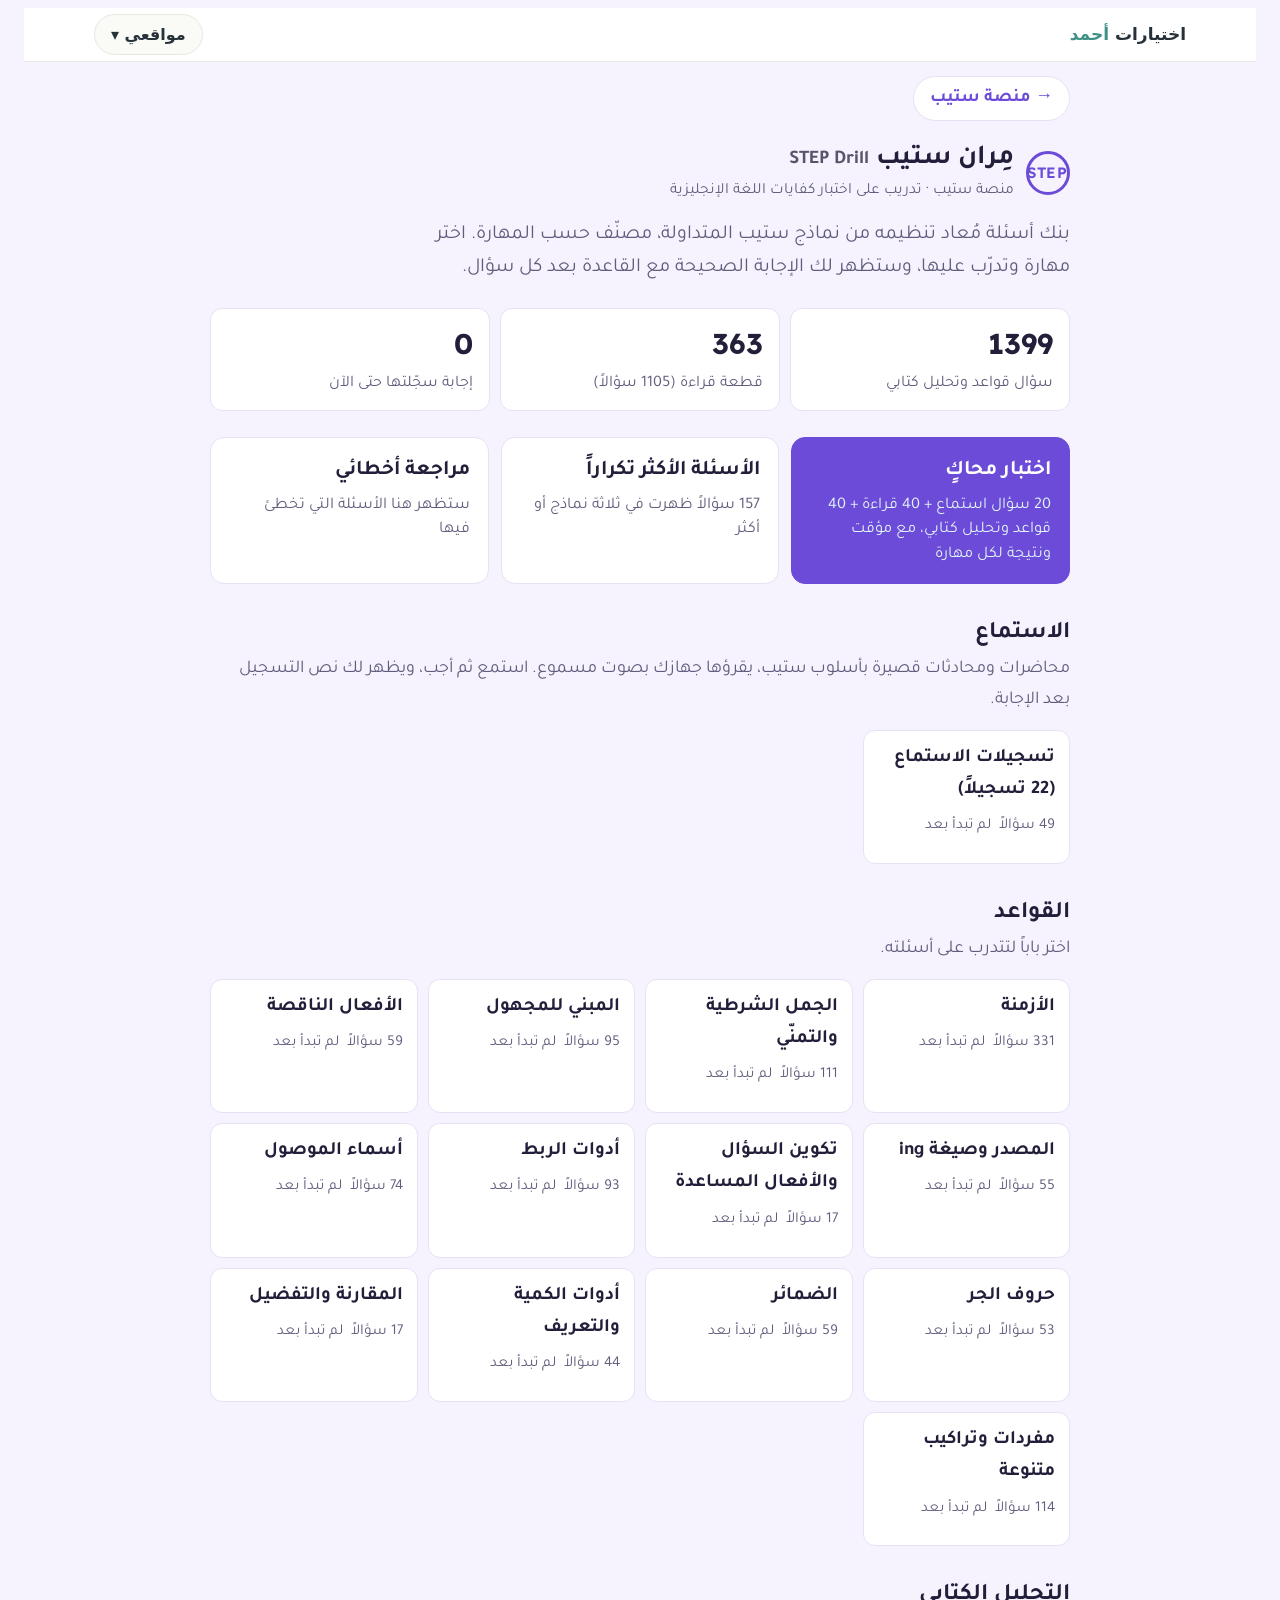
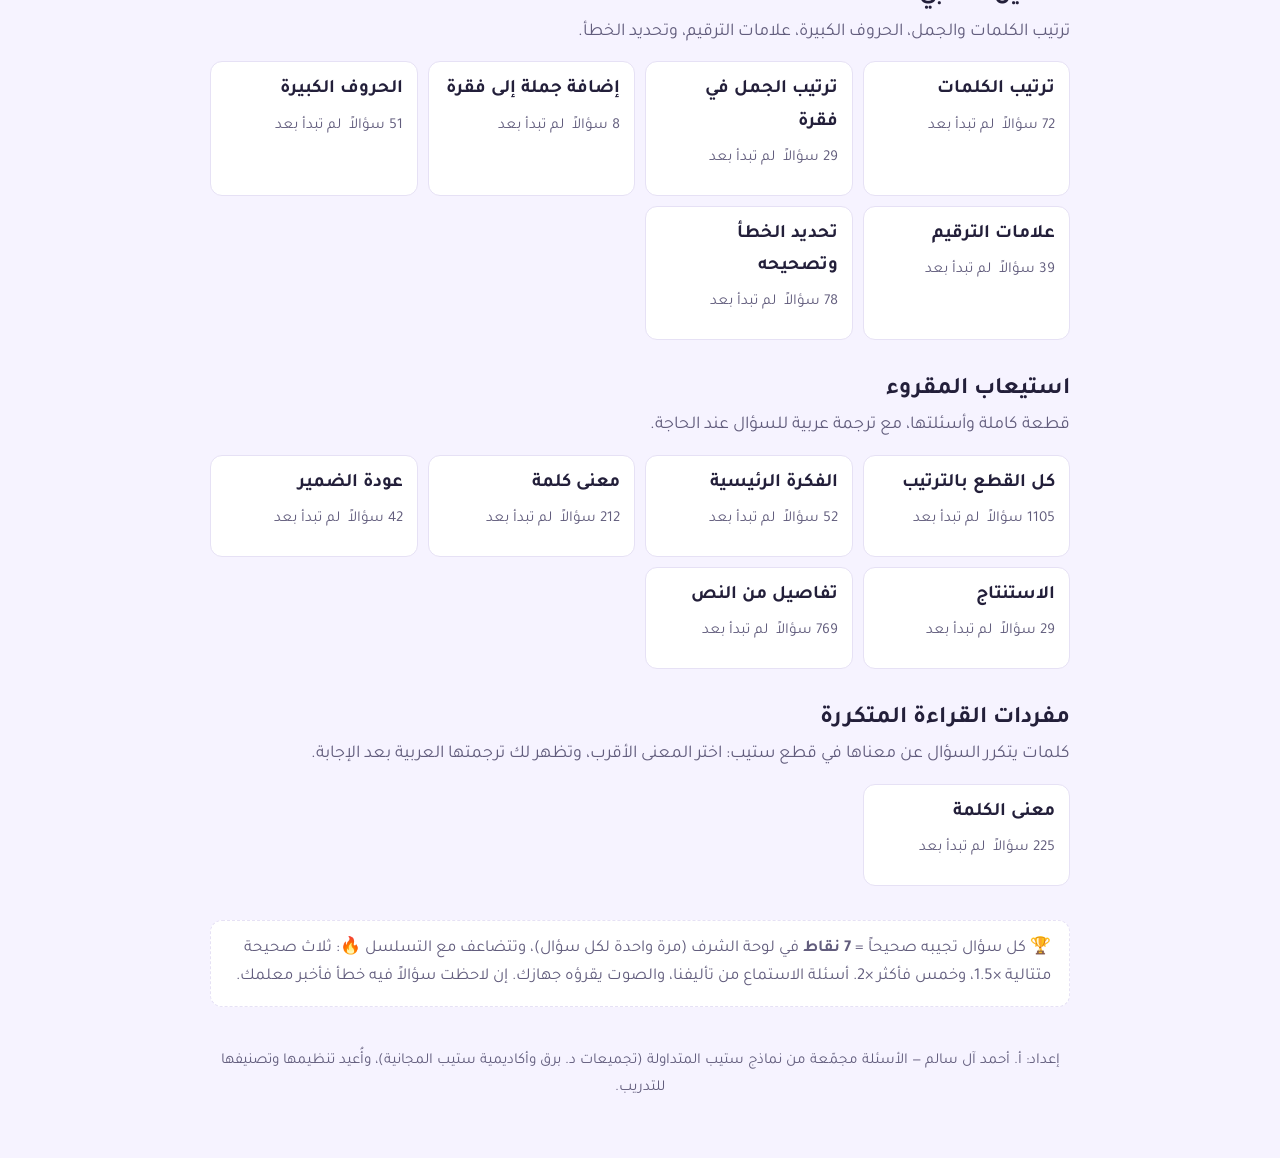
==== drill/index.html @ bf65ab52 "Add standalone STEP drill (moved from English club)" ====
<!doctype html>
<html lang="ar" dir="rtl" data-theme="light">
<head>
<meta charset="utf-8">
<meta name="apple-mobile-web-app-title" content="English Club">
<meta name="apple-mobile-web-app-capable" content="yes">
<meta name="mobile-web-app-capable" content="yes">

<meta name="viewport" content="width=device-width,initial-scale=1,viewport-fit=cover">
<title>مِران ستيب · STEP Drill</title>
<meta name="description" content="مِران ستيب: بنك تدريبي مستقل لاختبار ستيب — قواعد وتحليل كتابي وقراءة واختبار محاكٍ.">
<meta name="theme-color" content="#F6F3FF">
<link rel="stylesheet" href="https://fonts.googleapis.com/css2?family=Tajawal:wght@400;500;700;800&family=Lexend:wght@400;500;600&display=swap" media="print" onload="this.media='all'">
<style>
/* Layout: an answer-sheet notebook — one centred column, option letters drawn as OMR bubbles, soft paper tones (single light theme by the teacher's preference). */
:root{
  --paper:#F6F3FF; --sheet:#FFFFFF; --ink:#231f3a; --ink-soft:#625d7d; --line:#e6e1f5;
  --accent:#6B4BD8; --accent-soft:#EEE9FF; --sun:#FFF4D6;
  --good:#16855F; --good-soft:#E3F7EE; --bad:#C9472B; --bad-soft:#FDECE7;
  --ar:Tajawal, "Segoe UI", Tahoma, sans-serif;
  --en:"Lexend", "Segoe UI", Arial, sans-serif;
  color-scheme:light;
}
*{box-sizing:border-box}
html{font-size:19px}
body{background:var(--paper);color:var(--ink);font-family:var(--ar);line-height:1.7;
  padding-left:max(16px,env(safe-area-inset-left,0px));padding-right:max(16px,env(safe-area-inset-right,0px));padding-block:0 48px}
.wrap{max-width:860px;margin:0 auto}
button{font:inherit;color:inherit;cursor:pointer}
button:focus-visible,a:focus-visible,select:focus-visible{outline:3px solid var(--accent);outline-offset:2px}
h1,h2,h3{text-wrap:balance;line-height:1.35;margin:0}
.en{font-family:var(--en);direction:ltr;text-align:left;unicode-bidi:isolate}

/* header */
header.top{display:flex;align-items:center;justify-content:space-between;gap:12px;padding-block:20px 8px;flex-wrap:wrap}
.brand{display:flex;align-items:center;gap:12px}
.brand .mark{width:44px;height:44px;border-radius:50%;border:3px solid var(--accent);display:grid;place-items:center;font-family:var(--en);font-weight:600;color:var(--accent);font-size:15px;letter-spacing:.5px}
.brand h1{font-size:1.45rem;font-weight:700}
.brand small{display:block;color:var(--ink-soft);font-size:.82rem;font-weight:400}
.home-btn{background:none;border:1.5px solid var(--line);border-radius:999px;padding:6px 16px;font-size:.9rem;color:var(--ink-soft)}
.home-btn:hover{border-color:var(--accent);color:var(--accent)}

/* home */
.intro{font-size:1.05rem;color:var(--ink-soft);max-width:62ch;margin:6px 0 22px}
.stats-row{display:flex;gap:10px;flex-wrap:wrap;margin-bottom:26px}
.stat{background:var(--sheet);border:1px solid var(--line);border-radius:12px;padding:10px 16px;min-width:120px;flex:1}
.stat b{display:block;font-size:1.5rem;font-family:var(--en);font-variant-numeric:tabular-nums;color:var(--ink)}
.stat span{font-size:.85rem;color:var(--ink-soft)}
.quick{display:grid;grid-template-columns:repeat(auto-fit,minmax(230px,1fr));gap:12px;margin-bottom:34px}
.quick button{background:var(--sheet);border:1.5px solid var(--line);border-radius:14px;padding:16px 18px;text-align:right;display:flex;flex-direction:column;gap:4px}
.quick button:hover{border-color:var(--accent)}
.quick button.primary{background:var(--accent);border-color:var(--accent);color:#fff}
.quick button.primary small{color:#E3F5F6}
.quick b{font-size:1.1rem}
.quick small{color:var(--ink-soft);font-size:.86rem;line-height:1.5}
section.block{margin-bottom:34px}
section.block h2{font-size:1.25rem;margin-bottom:4px}
section.block p.sub{color:var(--ink-soft);margin:0 0 14px;font-size:.95rem}
.cats{display:grid;grid-template-columns:repeat(auto-fill,minmax(200px,1fr));gap:10px}
.cat{background:var(--sheet);border:1px solid var(--line);border-radius:12px;padding:12px 14px;text-align:right;display:flex;flex-direction:column;gap:6px}
.cat:hover{border-color:var(--accent);background:var(--accent-soft)}
.cat .nm{font-weight:600;font-size:1rem}
.cat .meta{display:flex;justify-content:space-between;align-items:center;font-size:.8rem;color:var(--ink-soft);gap:8px}
.bar{height:6px;border-radius:99px;background:var(--line);overflow:hidden}
.bar i{display:block;height:100%;background:var(--good);border-radius:99px}
.note{background:var(--sheet);border:1px dashed var(--line);border-radius:12px;padding:14px 18px;font-size:.88rem;color:var(--ink-soft)}

/* practice */
.ptop{display:flex;align-items:center;justify-content:space-between;gap:12px;flex-wrap:wrap;margin:10px 0 14px}
.ptop h2{font-size:1.2rem}
.chip{display:inline-flex;align-items:center;gap:6px;font-size:.8rem;padding:3px 10px;border-radius:999px;background:var(--accent-soft);color:var(--accent);font-weight:500}
.chip.hot{background:var(--sun);color:#8A6A00}
.progress{font-family:var(--en);font-variant-numeric:tabular-nums;color:var(--ink-soft);font-size:.95rem}
.qcard{background:var(--sheet);border:1px solid var(--line);border-radius:16px;padding:22px 22px 18px}
.qmeta{display:flex;gap:8px;flex-wrap:wrap;margin-bottom:12px}
.stem{font-size:1.3rem;line-height:1.75;white-space:pre-line;margin-bottom:18px;overflow-wrap:anywhere}
.stem u{text-decoration-thickness:2px;text-underline-offset:4px;text-decoration-color:var(--accent)}
.stem .blank{display:inline-block;min-width:4.5em;border-bottom:2.5px solid var(--ink-soft);margin:0 2px;transform:translateY(-4px)}
.qar{font-family:var(--ar);direction:rtl;text-align:right;color:var(--ink-soft);font-size:1rem;margin:-8px 0 14px}
.opts{display:flex;flex-direction:column;gap:10px}
.opt{display:flex;align-items:flex-start;gap:14px;background:var(--paper);border:1.5px solid var(--line);border-radius:12px;padding:12px 14px;text-align:left;font-size:1.15rem;line-height:1.6;width:100%}
.opt:hover:not([disabled]){border-color:var(--accent)}
.opt .bub{flex:none;width:34px;height:34px;border-radius:50%;border:2px solid var(--ink-soft);display:grid;place-items:center;font-weight:600;font-size:.95rem;color:var(--ink-soft);font-family:var(--en);margin-top:1px}
.opt .tx{flex:1;min-width:0;overflow-wrap:anywhere}
.opt.right{background:var(--good-soft);border-color:var(--good)}
.opt.right .bub{background:var(--good);border-color:var(--good);color:#fff}
.opt.wrong{background:var(--bad-soft);border-color:var(--bad)}
.opt.wrong .bub{background:var(--bad);border-color:var(--bad);color:#fff}
.opt.picked .bub{background:var(--ink-soft);border-color:var(--ink-soft);color:#fff}
.opt[disabled]{cursor:default}
.feedback{margin-top:16px;border-radius:12px;padding:14px 16px;font-size:1rem}
.feedback.ok{background:var(--good-soft)}
.feedback.no{background:var(--bad-soft)}
.feedback b.v{display:block;font-size:1.05rem;margin-bottom:4px}
.feedback .clue{background:var(--sun);border-radius:8px;padding:8px 12px;margin-top:8px}
details.rule{margin-top:10px;background:var(--sheet);border:1px solid var(--line);border-radius:10px;padding:8px 14px}
details.rule summary{cursor:pointer;font-weight:600;color:var(--accent)}
details.rule ul{margin:8px 0 4px;padding-inline-start:20px}
details.rule li{margin-bottom:4px}
.navrow{direction:ltr;display:flex;justify-content:space-between;gap:10px;margin-top:16px;flex-wrap:wrap}
.btn{border:none;border-radius:12px;padding:11px 22px;font-weight:600;font-size:1rem;background:var(--accent);color:#fff}
.btn.ghost{background:none;border:1.5px solid var(--line);color:var(--ink-soft)}
.btn.ghost:hover{border-color:var(--accent);color:var(--accent)}
.btn[disabled]{opacity:.45;cursor:default}

/* reading */
.rgrid{display:grid;grid-template-columns:1fr;gap:16px}
@media (min-width:980px){.wrap.wide{max-width:1240px}.rgrid{grid-template-columns:1.05fr 1fr;align-items:start}.passage{position:sticky;top:12px;max-height:calc(100vh - 24px);overflow:auto}}
.passage{background:var(--sheet);border:1px solid var(--line);border-radius:16px;padding:18px 22px}
.passage h3{font-size:1rem;color:var(--ink-soft);font-weight:500;margin-bottom:8px}
.passage .en p{font-size:1.1rem;line-height:1.85;margin:0 0 12px}
.passage details summary{cursor:pointer;color:var(--accent);font-weight:600}
.tip{font-size:.9rem;color:var(--ink-soft);background:var(--accent-soft);border-radius:10px;padding:8px 12px;margin-bottom:12px}

/* results */
.result{background:var(--sheet);border:1px solid var(--line);border-radius:16px;padding:24px}
.score{font-family:var(--en);font-size:3rem;font-weight:600;font-variant-numeric:tabular-nums;color:var(--accent);line-height:1.1}
.rows{display:flex;flex-direction:column;gap:10px;margin:18px 0}
.rowc{display:grid;grid-template-columns:minmax(0,1fr) 80px;gap:12px;align-items:center}
.rowc .bar{height:10px}
.rowc span{font-family:var(--en);font-variant-numeric:tabular-nums;text-align:left}
.timer{font-family:var(--en);font-variant-numeric:tabular-nums;color:var(--ink-soft)}
.empty{text-align:center;padding:40px 16px;color:var(--ink-soft)}
footer{margin-top:40px;font-size:.8rem;color:var(--ink-soft);text-align:center;line-height:1.8}
@media (max-width:520px){html{font-size:17px}.qcard{padding:16px 14px}.stem{font-size:1.2rem}.opt{font-size:1.08rem}}
@media (prefers-reduced-motion:no-preference){.opt{transition:border-color .15s,background .15s}}

.back{display:inline-flex;align-items:center;gap:6px;text-decoration:none;color:var(--accent);font-weight:700;background:#fff;border:1px solid var(--line);border-radius:999px;padding:6px 16px;font-size:.95rem;margin-top:14px}
</style>
</head>
<body>

<div class="wrap" id="app" dir="rtl"></div>

<script src="data.js"></script>
<script src="listening.js"></script>
<script>
const D = window.STEP_DATA;
const CATS = {
  tenses:'الأزمنة', conditionals:'الجمل الشرطية والتمنّي', passive:'المبني للمجهول', modals:'الأفعال الناقصة',
  gerund_inf:'المصدر وصيغة ing', questions:'تكوين السؤال والأفعال المساعدة', conjunctions:'أدوات الربط',
  relative:'أسماء الموصول', prepositions:'حروف الجر', pronouns:'الضمائر', quantifiers:'أدوات الكمية والتعريف',
  comparatives:'المقارنة والتفضيل', vocab:'مفردات وتراكيب متنوعة',
  word_order:'ترتيب الكلمات', paragraph_order:'ترتيب الجمل في فقرة', add_clause:'إضافة جملة إلى فقرة',
  capitalization:'الحروف الكبيرة', punctuation:'علامات الترقيم', error_id:'تحديد الخطأ وتصحيحه'
};
const GRAMMAR_CATS = ['tenses','conditionals','passive','modals','gerund_inf','questions','conjunctions','relative','prepositions','pronouns','quantifiers','comparatives','vocab'];
const ANALYSIS_CATS = ['word_order','paragraph_order','add_clause','capitalization','punctuation','error_id'];
const RTYPES = {main:'الفكرة الرئيسية', vocab:'معنى كلمة', ref:'عودة الضمير', infer:'الاستنتاج', detail:'تفاصيل من النص', not:'ما لم يُذكر'};

const RULES = {
  tenses:['ابحث أولاً عن كلمة الزمن في الجملة، فهي مفتاح الإجابة.',
    'الماضي البسيط (V2): yesterday / ago / last week / in 2010.',
    'المضارع المستمر (am/is/are + V-ing): now / right now / at the moment / Look!',
    'المضارع التام (have/has + V3): already / yet / just / ever / never / since / for.',
    'الماضي المستمر (was/were + V-ing): حدث كان جارياً حين قطعه حدث آخر بالماضي البسيط (when / while).',
    'الماضي التام (had + V3): الحدث الأسبق من حدثين في الماضي، ومعه غالباً by the time / before / after.',
    'بعد when / after / as soon as في جملة عن المستقبل نستخدم المضارع البسيط لا will.'],
  conditionals:['النوع الأول: If + مضارع بسيط ← will + فعل. (If it rains, I will stay.)',
    'النوع الثاني: If + ماضٍ بسيط ← would + فعل. (If I were rich, I would travel.)',
    'النوع الثالث: If + had + V3 ← would have + V3.',
    'مع I wish / If only للحاضر نستخدم الماضي (were)، وللماضي نستخدم had + V3.',
    'unless تعني if ... not.'],
  passive:['المبني للمجهول = be (بزمن الجملة) + التصريف الثالث V3.',
    'إذا كان الفاعل غير مذكور أو مجهولاً (by someone) فالجملة غالباً مبنية للمجهول.',
    'مثال: The book was written in 1603. / The pizza is going to be delivered.',
    'بعد الأفعال الناقصة: can / should / must + be + V3.'],
  modals:['بعد الأفعال الناقصة يأتي الفعل في المصدر بدون to: must go، لا must to go.',
    'must / have to: الوجوب. had to: الوجوب في الماضي.',
    'could: القدرة في الماضي أو طلب مهذب. would you ...? طلب مهذب.',
    'might / may: الاحتمال. should: النصيحة.',
    'must have + V3: استنتاج مؤكد عن الماضي.'],
  gerund_inf:['بعد حروف الجر يأتي الفعل بصيغة ing: after graduating، interested in learning.',
    'أفعال يتبعها ing: enjoy, finish, stop, keep, avoid, mind, suggest.',
    'أفعال يتبعها to + فعل: want, decide, hope, plan, need, agree, ask someone to.',
    'stop + ing = توقف عن الفعل. stop + to = توقف لكي يفعل شيئاً.',
    'make / let + مفعول + فعل بدون to: let him stay.'],
  questions:['الفعل المساعد يتبع زمن الجملة: Do / Does للمضارع، Did للماضي.',
    'بعد do / does / did يأتي الفعل في المصدر: Did you remember...?',
    'في السؤال غير المباشر (I don\'t know where...) يأتي الترتيب كالجملة الخبرية: where the files are kept.'],
  conjunctions:['because / since: للسبب. so: للنتيجة.',
    'but / however / although / even though: للتناقض. however يسبقها غالباً فاصلة منقوطة.',
    'neither ... nor / either ... or / both ... and: أزواج ثابتة.',
    'in order to + فعل: للغرض. for example: لضرب مثال. in addition: للإضافة.'],
  relative:['who: للعاقل (فاعل). whom: للعاقل (مفعول به). which: لغير العاقل.',
    'whose: للملكية (The boy whose bike...). where: للمكان.',
    'لا نكرر الضمير بعد اسم الموصول: who works، لا who he works.'],
  prepositions:['in: الشهور والسنوات والمدن وأجزاء اليوم (in May, in the evening).',
    'on: الأيام والتواريخ (on Monday). at: الوقت المحدد والأماكن الدقيقة (at 7 PM, at night).',
    'for + مدة (for three years). since + نقطة بداية (since 2005).'],
  pronouns:['ضمائر الفاعل: I, he, she, we, they. ضمائر المفعول: me, him, her, us, them.',
    'ضمائر الملكية المستقلة: mine, yours, his, hers, ours, theirs (a friend of mine).',
    'الضمائر الانعكاسية: myself, yourself, themselves... ولا وجود لـ theirselves.',
    'each other: كل منهما للآخر.'],
  quantifiers:['many / a few / few: مع المعدود (friends, pages).',
    'much / a little / little: مع غير المعدود (money, experience, water).',
    'a lot of / lots of: مع النوعين. any: في النفي والسؤال غالباً.',
    'the: لشيء محدد معروف للطرفين.'],
  comparatives:['المقارنة بين اثنين: صفة + er + than أو more + صفة + than.',
    'التفضيل: the + صفة + est أو the most + صفة.',
    'المساواة: as + صفة + as.',
    'لا نجمع بين more و er: earlier، لا more earlier.'],
  vocab:['اقرأ الجملة كاملة قبل النظر في الخيارات.',
    'جرّب وضع كل خيار في الفراغ واقرأ الجملة بصوت داخلي.',
    'انتبه للكلمات المصاحبة الثابتة مثل: look after, interested in, too ... to.'],
  word_order:['ابدأ بالخيار الذي يبدو طبيعياً: فاعل ← فعل ← مفعول ← مكان ← زمان.',
    'استبعد الخيارات التي تفصل الفعل عن مفعوله أو تبدأ بأداة ربط بلا معنى.',
    'العبارة الوصفية تأتي بجوار الاسم الذي تصفه مباشرة.'],
  paragraph_order:['ابحث عن الجملة الافتتاحية: تقدّم الشخص أو الموضوع ولا تحتوي على ضمير يعود على شيء سابق.',
    'كلمات التسلسل تدلك على الترتيب: First / To start ← Then ← Eventually / Finally.',
    'الضمائر (he, she, it) تأتي بعد ذكر الاسم.'],
  add_clause:['اقرأ الجملة المطلوب إضافتها وحدد علاقتها: سبب؟ زمن؟ نتيجة؟',
    'ضعها مع كل جملة في الفقرة واختر الأنسب معنى.'],
  capitalization:['تبدأ بحرف كبير: بداية الجملة، الضمير I، أسماء الأشخاص والأماكن والدول واللغات والجنسيات.',
    'الأيام والشهور: Monday, August. أما الفصول فلا: summer, winter.',
    'الألقاب قبل الاسم: Mr., Doctor, Princess Layla. وأسماء المؤسسات: King Saud University.',
    'المواد الدراسية لا تبدأ بحرف كبير إلا اللغات: math, chemistry, English.'],
  punctuation:['الفاصلة بعد العبارة الافتتاحية: After school ended, we...',
    'الفاصلة المنقوطة قبل however وبين جملتين مستقلتين.',
    'الفاصلة العليا للملكية: Ali\'s car، وللاختصار: doesn\'t, who\'s.',
    'علامة الاستفهام للسؤال، وعلامة التعجب بعد What a ...!'],
  error_id:['اقرأ الجملة كاملة وابحث عن خطأ في: الزمن، توافق الفعل مع الفاعل، صيغة الفعل، الجمع.',
    'أخطاء متكررة: he have ← has، childs ← children، like run ← like running، explained me ← explained to me.',
    'تكرار الضمير بعد الفاعل خطأ: My father he gave ← My father gave.']
};
const RTIPS = {
  main:'اقرأ الجملة الأولى من كل فقرة، فالفكرة الرئيسية تشمل النص كله لا تفصيلاً واحداً.',
  vocab:'ارجع إلى الكلمة في الفقرة المذكورة، واستبدلها بكل خيار، واختر ما يحافظ على المعنى.',
  ref:'الضمير يعود غالباً على أقرب اسم مناسب قبله في الجملة نفسها أو السابقة.',
  infer:'الإجابة غير مكتوبة حرفياً، لكنها تُفهم من النص. استبعد ما يناقضه.',
  detail:'خذ كلمة مميزة من السؤال (اسم، رقم، تاريخ) وابحث عنها في النص.',
  not:'تحقق من كل خيار في النص، والخيار الذي لا تجده هو الإجابة.'
};

/* ---------- storage (per student, in this browser) ---------- */
const store = {
  get(k, d){ try{ const v = localStorage.getItem('step.'+k); return v ? JSON.parse(v) : d; }catch(e){ return d; } },
  set(k, v){ try{ localStorage.setItem('step.'+k, JSON.stringify(v)); }catch(e){} }
};
let stats = store.get('stats', {});     // key -> [right, total]
let wrongs = store.get('wrongs', {});   // qkey -> 1
// Honor-board points: each question answered right counts once (step.ok = {qkey: 1}), 7 points + the streak bonus 🔥.
let okKeys = store.get('ok', {});
function record(key, cat, ok){
  const s = stats[cat] || [0,0]; s[1]++; if(ok) s[0]++; stats[cat] = s;
  if(ok) delete wrongs[key]; else wrongs[key] = 1;
  const fresh = ok && !okKeys[key]; if(fresh){ okKeys = store.get('ok', okKeys); okKeys[key] = 1; store.set('ok', okKeys); }
  store.set('stats', stats); store.set('wrongs', wrongs);
  if(window.clubCombo) window.clubCombo.hit(ok, fresh);
  return fresh;
}

/* ---------- question model ---------- */
const G = D.g.map((q,i)=>({key:'g'+i, kind:'g', cat:q[0], stem:q[1], options:q[2], answer:q[3], freq:q[4], hint:q[5]}));
const R = D.r.map((p,i)=>({key:'p'+i, title:p[0], paras:p[1], freq:p[2],
  qs:p[3].map((q,j)=>({key:'p'+i+'.'+j, kind:'r', pi:i, cat:'r_'+q[4], rtype:q[4], stem:q[0], ar:q[1], options:q[2], answer:q[3], freq:q[5]}))}));
const RQ = R.flatMap(p=>p.qs);
const LR = (window.STEP_LISTEN||[]);
const LQ = LR.flatMap((r,ri)=>r.q.map((q,j)=>({key:'l'+ri+'.'+j, kind:'l', ri, cat:'listen', stem:q[0], options:q[1], answer:q[2], freq:1, hint:''})));
/* speech */
let VOICES = [];
function loadVoices(){ try{ VOICES = speechSynthesis.getVoices().filter(v=>/^en[-_]/i.test(v.lang)); }catch(e){} }
try{ loadVoices(); speechSynthesis.onvoiceschanged = loadVoices; }catch(e){}
function pickVoice(n){ if(!VOICES.length) return null; const us = VOICES.filter(v=>/en[-_]US/i.test(v.lang)); const pool = us.length>1?us:VOICES; return pool[n % pool.length]; }
let speakingRi = null;
function stopSpeech(){ try{ speechSynthesis.cancel(); }catch(e){} speakingRi = null; const b=document.getElementById('playBtn'); if(b) b.textContent='▶ استمع إلى التسجيل'; }
function playRec(ri, rate){
  try{ speechSynthesis.cancel(); }catch(e){}
  const r = LR[ri]; if(!r || !window.speechSynthesis){ alertNoTTS(); return; }
  speakingRi = ri; const b=document.getElementById('playBtn'); if(b) b.textContent='⏸ إيقاف';
  r.L.forEach((ln,i)=>{
    const u = new SpeechSynthesisUtterance(ln[1]);
    u.lang = 'en-US'; u.rate = rate||0.95;
    const v = pickVoice(ln[0]); if(v) u.voice = v;
    if(r.k==='conv' && ln[0]===1 && (!v || VOICES.length<2)) u.pitch = 1.35;
    if(i===r.L.length-1) u.onend = ()=>{ if(speakingRi===ri) stopSpeech(); };
    speechSynthesis.speak(u);
  });
}
function alertNoTTS(){ const n=document.getElementById('ttsNote'); if(n) n.hidden=false; }

const WB = (window.STEP_WORDS||[]).map((w,i)=>({w:w[0], m:w[1], ar:w[2], i}));
function wordQ(x){
  const others = shuffle(WB.filter(y=>y.m!==x.m)).slice(0,3).map(y=>y.m);
  const opts = shuffle([x.m, ...others]);
  return {key:'w'+x.i, kind:'w', cat:'words', stem:'The word “'+x.w+'” is closest in meaning to ______', options:opts, answer:opts.indexOf(x.m), freq:1, hint:'«'+x.w+'» = '+x.ar+' ('+x.m+')'};
}
const BYKEY = Object.fromEntries([...G, ...RQ, ...LQ].map(q=>[q.key,q]));
WB.forEach(x=>{ BYKEY['w'+x.i] = wordQ(x); });

function shuffle(a){ a=a.slice(); for(let i=a.length-1;i>0;i--){const j=Math.floor(Math.random()*(i+1));[a[i],a[j]]=[a[j],a[i]];} return a; }
const esc = s => String(s).replace(/[&<>"]/g, c=>({'&':'&amp;','<':'&lt;','>':'&gt;','"':'&quot;'}[c]));
const $ = s => document.querySelector(s);
const app = $('#app');

function stemHTML(q){
  let h = esc(q.stem).replace(/_{3,}/g, '<span class="blank"></span>');
  if(q.cat === 'error_id' && !/replace/i.test(q.stem)){
    const seen = new Set();
    q.options.map(o=>o.replace(/[.\s]+$/,'')).sort((a,b)=>b.length-a.length).forEach(o=>{
      if(o.length < 2 || seen.has(o)) return; seen.add(o);
      const re = new RegExp('(^|[^\\w>])(' + esc(o).replace(/[.*+?^${}()|[\]\\]/g,'\\$&') + ')(?![\\w<])', 'i');
      h = h.replace(re, (m,a,b)=>a+'<u>'+b+'</u>');
    });
  }
  return h;
}

/* ---------- views ---------- */
function header(showHome){
  return `<a class="back" href="../">→ منصة ستيب</a><header class="top"><div class="brand"><div class="mark">STEP</div><div><h1>مِران ستيب <span dir="ltr" style="font-size:.7em;opacity:.75">STEP Drill</span></h1><small>منصة ستيب · تدريب على اختبار كفايات اللغة الإنجليزية</small></div></div>${showHome?'<button class="home-btn" id="home">قائمة ستيب</button>':''}</header>`;
}
function catTile(cat, n, label){
  const s = stats[cat]; const pct = s && s[1] ? Math.round(100*s[0]/s[1]) : null;
  return `<button class="cat" data-cat="${cat}"><span class="nm">${label}</span>
    <span class="meta"><span>${n} سؤالاً</span><span>${pct===null?'لم تبدأ بعد':'إتقانك '+pct+'٪'}</span></span>
    <span class="bar"><i style="width:${pct||0}%"></i></span></button>`;
}
function home(){
  app.classList.remove('wide');
  const count = c => G.filter(q=>q.cat===c).length;
  const rcount = t => RQ.filter(q=>q.rtype===t).length;
  const answered = Object.values(stats).reduce((a,s)=>a+s[1],0);
  const nWrong = Object.keys(wrongs).filter(k=>BYKEY[k]).length;
  const nHot = G.filter(q=>q.freq>=3).length;
  app.innerHTML = header(false) + `
  <p class="intro">بنك أسئلة مُعاد تنظيمه من نماذج ستيب المتداولة، مصنّف حسب المهارة. اختر مهارة وتدرّب عليها، وستظهر لك الإجابة الصحيحة مع القاعدة بعد كل سؤال.</p>
  <div class="stats-row">
    <div class="stat"><b>${G.length}</b><span>سؤال قواعد وتحليل كتابي</span></div>
    <div class="stat"><b>${R.length}</b><span>قطعة قراءة (${RQ.length} سؤالاً)</span></div>
    <div class="stat"><b>${answered}</b><span>إجابة سجّلتها حتى الآن</span></div>
  </div>
  <div class="quick">
    <button class="primary" id="mock"><b>اختبار محاكٍ</b><small>20 سؤال استماع + 40 قراءة + 40 قواعد وتحليل كتابي، مع مؤقت ونتيجة لكل مهارة</small></button>
    <button id="hot"><b>الأسئلة الأكثر تكراراً</b><small>${nHot} سؤالاً ظهرت في ثلاثة نماذج أو أكثر</small></button>
    <button id="mistakes" ${nWrong?'':'disabled'}><b>مراجعة أخطائي</b><small>${nWrong?nWrong+' سؤالاً أخطأت فيها':'ستظهر هنا الأسئلة التي تخطئ فيها'}</small></button>
  </div>
  <section class="block"><h2>الاستماع</h2><p class="sub">محاضرات ومحادثات قصيرة بأسلوب ستيب، يقرؤها جهازك بصوت مسموع. استمع ثم أجب، ويظهر لك نص التسجيل بعد الإجابة.</p>
    <div class="cats">${catTile('listen', LQ.length, 'تسجيلات الاستماع ('+LR.length+' تسجيلاً)')}</div></section>
  <section class="block"><h2>القواعد</h2><p class="sub">اختر باباً لتتدرب على أسئلته.</p>
    <div class="cats">${GRAMMAR_CATS.filter(c=>count(c)).map(c=>catTile(c,count(c),CATS[c])).join('')}</div></section>
  <section class="block"><h2>التحليل الكتابي</h2><p class="sub">ترتيب الكلمات والجمل، الحروف الكبيرة، علامات الترقيم، وتحديد الخطأ.</p>
    <div class="cats">${ANALYSIS_CATS.filter(c=>count(c)).map(c=>catTile(c,count(c),CATS[c])).join('')}</div></section>
  <section class="block"><h2>استيعاب المقروء</h2><p class="sub">قطعة كاملة وأسئلتها، مع ترجمة عربية للسؤال عند الحاجة.</p>
    <div class="cats">${catTile('r_all', RQ.length, 'كل القطع بالترتيب')}${Object.keys(RTYPES).filter(t=>rcount(t)>2).map(t=>catTile('r_'+t, rcount(t), RTYPES[t])).join('')}</div></section>
  <section class="block"><h2>مفردات القراءة المتكررة</h2><p class="sub">كلمات يتكرر السؤال عن معناها في قطع ستيب: اختر المعنى الأقرب، وتظهر لك ترجمتها العربية بعد الإجابة.</p>
    <div class="cats">${catTile('words', WB.length, 'معنى الكلمة')}</div></section>
  <p class="note">🏆 كل سؤال تجيبه صحيحاً = <b>7 نقاط</b> في لوحة الشرف (مرة واحدة لكل سؤال)، وتتضاعف مع التسلسل 🔥: ثلاث صحيحة متتالية ×1.5، وخمس فأكثر ×2. أسئلة الاستماع من تأليفنا، والصوت يقرؤه جهازك. إن لاحظت سؤالاً فيه خطأ فأخبر معلمك.</p>
  <footer>إعداد: أ. أحمد آل سالم — الأسئلة مجمّعة من نماذج ستيب المتداولة (تجميعات د. برق وأكاديمية ستيب المجانية)، وأُعيد تنظيمها وتصنيفها للتدريب.</footer>`;
  app.querySelectorAll('.cat').forEach(b=>b.onclick=()=>startCat(b.dataset.cat));
  $('#mock').onclick = startMock;
  $('#hot').onclick = ()=>startSession('الأسئلة الأكثر تكراراً', shuffle(G.filter(q=>q.freq>=3)));
  const m = $('#mistakes'); if(m) m.onclick = ()=>startSession('مراجعة أخطائي', shuffle(Object.keys(wrongs).map(k=>BYKEY[k]).filter(Boolean)));
  window.scrollTo(0,0);
}
function startCat(cat){
  if(cat==='listen') return startSession('الاستماع', shuffle(LR.map((r,ri)=>ri)).flatMap(ri=>LQ.filter(q=>q.ri===ri)));
  if(cat==='words') return startSession('مفردات القراءة المتكررة', shuffle(WB).map(wordQ));
  if(cat==='r_all') return startSession('استيعاب المقروء', RQ.slice());
  if(cat.startsWith('r_')){ const t=cat.slice(2); return startSession('استيعاب المقروء: '+RTYPES[t], shuffle(RQ.filter(q=>q.rtype===t))); }
  startSession(CATS[cat], shuffle(G.filter(q=>q.cat===cat)));
}

/* ---------- session ---------- */
let S = null;
function startSession(title, list, mock){
  S = {title, list, i:0, answers:{}, mock:!!mock, t0:Date.now()};
  if(window.clubCombo) window.clubCombo.start('sp', '*', mock ? {quiet:true} : null);
  renderQ();
}
function ruleBox(q){
  if(q.kind==='w') return '';
  if(q.kind==='l') return `<details class="rule"><summary>نص التسجيل</summary><div class="en" style="margin-top:8px">${LR[q.ri].L.map(l=>`<p style="margin:0 0 8px">${LR[q.ri].k==='conv'?'<b>'+(l[0]?'B':'A')+':</b> ':''}${esc(l[1])}</p>`).join('')}</div></details>`;
  if(q.kind==='r') return `<div class="tip"><b>طريقة الحل: </b>${RTIPS[q.rtype]||RTIPS.detail}</div>`;
  const r = RULES[q.cat]; if(!r) return '';
  return `<details class="rule"><summary>قاعدة الباب: ${CATS[q.cat]}</summary><ul>${r.map(x=>`<li>${esc(x)}</li>`).join('')}</ul></details>`;
}
function renderQ(){
  const q = S.list[S.i];
  if(!q){ return finish(); }
  const picked = S.answers[S.i];
  const done = picked !== undefined;
  const showFeedback = done && !S.mock;
  const letters = 'ABCD';
  const opts = q.options.map((o,k)=>{
    let cls = 'opt';
    if(showFeedback){ if(k===q.answer) cls+=' right'; else if(k===picked) cls+=' wrong'; }
    else if(done && k===picked) cls+=' picked';
    return `<button class="${cls} en" data-k="${k}" ${showFeedback?'disabled':''}><span class="bub">${letters[k]}</span><span class="tx">${esc(o)}</span></button>`;
  }).join('');
  let passage = '';
  if(q.kind==='l'){
    const r = LR[q.ri];
    passage = `<div class="passage"><h3>${r.k==='conv'?'محادثة':'محاضرة'} قصيرة — استمع ثم أجب</h3>
      <div style="display:flex;gap:10px;flex-wrap:wrap;align-items:center"><button class="btn" id="playBtn">▶ استمع إلى التسجيل</button>
      <label style="font-size:.9rem;color:var(--ink-soft)">السرعة <select id="rate" style="font:inherit;font-size:.9rem;border:1px solid var(--line);border-radius:8px;padding:4px"><option value="0.95">عادية</option><option value="0.8">أبطأ</option><option value="0.65">بطيئة جداً</option></select></label></div>
      <p id="ttsNote" class="tip" hidden style="margin-top:10px">جهازك لا يدعم القراءة الصوتية. جرّب متصفح Chrome، أو افتح «نص التسجيل» بعد الإجابة.</p></div>`;
  }
  if(q.kind==='r'){
    const p = R[q.pi];
    passage = `<div class="passage"><h3>${p.title?esc(p.title):'قطعة القراءة'}</h3><div class="en">${p.paras.map(x=>`<p>${esc(x)}</p>`).join('')}</div></div>`;
  }
  let fb = '';
  if(showFeedback){
    const ok = picked===q.answer;
    fb = `<div class="feedback ${ok?'ok':'no'}"><b class="v">${ok?'إجابة صحيحة.':'الإجابة الصحيحة: '+letters[q.answer]}</b>
      ${!ok?`<div class="en" style="font-size:1.05rem">${esc(q.options[q.answer])}</div>`:''}
      ${q.hint?`<div class="clue">${esc(q.hint)}</div>`:''}</div>${ruleBox(q)}`;
  } else if(q.kind==='r' && !S.mock){ fb = ''; }
  const hot = q.freq>=3 ? `<span class="chip hot">متكرر في ${q.freq} نماذج</span>` : '';
  const catChip = `<span class="chip">${q.kind==='r'?RTYPES[q.rtype]:q.kind==='w'?'معنى الكلمة':q.kind==='l'?'الاستماع':CATS[q.cat]}</span>`;
  const timer = S.mock ? `<span class="timer" id="timer"></span>` : '';
  const qcard = `<div class="qcard"><div class="qmeta">${catChip}${hot}</div>
      <div class="stem en">${stemHTML(q)}</div>
      ${q.ar?`<details class="qar"><summary style="cursor:pointer;color:var(--accent)">ترجمة السؤال</summary>${esc(q.ar)}</details>`:''}
      <div class="opts">${opts}</div>${fb}
      <div class="navrow"><button class="btn ghost" id="prev" ${S.i===0?'disabled':''}>← السابق</button>
      <button class="btn" id="next" ${(!done && !S.mock)?'disabled':''}>${S.i===S.list.length-1?(S.mock?'إنهاء الاختبار':'إنهاء'):'التالي →'}</button></div></div>`;
  app.classList.toggle('wide', q.kind==='r'||q.kind==='l');
  if(speakingRi!==null && (q.kind!=='l' || q.ri!==speakingRi)) stopSpeech();
  app.innerHTML = header(true) + `<div class="ptop"><h2>${esc(S.title)}</h2><span class="progress" dir="ltr">${S.i+1} / ${S.list.length}</span>${timer}</div>` +
    ((q.kind==='r'||q.kind==='l') ? `<div class="rgrid">${passage}<div>${qcard}</div></div>` : qcard);
  const pb = document.getElementById('playBtn');
  if(pb){ if(speakingRi===q.ri) pb.textContent='⏸ إيقاف'; pb.onclick = ()=>{ if(speakingRi===q.ri) stopSpeech(); else playRec(q.ri, +document.getElementById('rate').value); }; }
  $('#home').onclick = ()=>{ stopSpeech(); S=null; home(); };
  app.querySelectorAll('.opt').forEach(b=>b.onclick=()=>{
    if(showFeedback) return;
    const k = +b.dataset.k;
    if(!S.mock){ record(q.key, q.cat, k===q.answer); try{ window.clubSfx && window.clubSfx(k===q.answer?'good':'bad'); }catch(e){} }
    S.answers[S.i] = k; renderQ();
    if(!S.mock){ const f=$('.feedback'); if(f) f.scrollIntoView({block:'nearest',behavior:'smooth'}); }
  });
  $('#prev').onclick = ()=>{ S.i--; renderQ(); };
  $('#next').onclick = ()=>{ S.i++; renderQ(); if(S && S.list[S.i] && (S.list[S.i].kind!==q.kind || (q.kind==='r' && S.list[S.i].pi!==q.pi) || (q.kind==='l' && S.list[S.i].ri!==q.ri))) window.scrollTo(0,0); };
  tick();
}
function tick(){
  const el = $('#timer'); if(!el || !S) return;
  const s = Math.floor((Date.now()-S.t0)/1000);
  el.textContent = String(Math.floor(s/60)).padStart(2,'0')+':'+String(s%60).padStart(2,'0');
}
setInterval(tick, 1000);

function startMock(){
  // ~40 reading questions from whole passages, 26 grammar + 14 analysis
  const ps = shuffle(R.filter(p=>p.qs.length>=2)); const reading = [];
  for(const p of ps){ if(reading.length>=40) break; reading.push(...p.qs.slice(0, 40-reading.length)); }
  const gram = shuffle(G.filter(q=>GRAMMAR_CATS.includes(q.cat))).slice(0,26);
  const ana = shuffle(G.filter(q=>ANALYSIS_CATS.includes(q.cat))).slice(0,14);
  const listen = []; for(const ri of shuffle(LR.map((r,i)=>i))){ if(listen.length>=20) break; listen.push(...LQ.filter(q=>q.ri===ri).slice(0, 20-listen.length)); }
  startSession('اختبار محاكٍ', [...listen, ...reading, ...shuffle([...gram, ...ana])], true);
}
function finish(){
  const list = S.list; let right = 0; const by = {};
  list.forEach((q,i)=>{
    const a = S.answers[i]; const ok = a===q.answer;
    if(S.mock && a!==undefined) record(q.key, q.cat, ok);
    if(ok) right++;
    const g = q.kind==='l' ? 'الاستماع' : q.kind==='w' ? 'مفردات القراءة' : q.kind==='r' ? 'استيعاب المقروء' : (ANALYSIS_CATS.includes(q.cat)?'التحليل الكتابي':CATS[q.cat]);
    by[g] = by[g] || [0,0]; by[g][1]++; if(ok) by[g][0]++;
  });
  const pct = Math.round(100*right/list.length);
  try{ window.clubSfx && window.clubSfx('win'); }catch(e){}
  const mins = Math.round((Date.now()-S.t0)/60000);
  const rows = Object.entries(by).sort((a,b)=>a[1][0]/a[1][1]-b[1][0]/b[1][1]).map(([k,v])=>{
    const p = Math.round(100*v[0]/v[1]);
    return `<div><div style="display:flex;justify-content:space-between;font-size:.95rem"><span>${k}</span><span class="en" style="font-variant-numeric:tabular-nums">${v[0]} / ${v[1]}</span></div><div class="bar" style="height:10px"><i style="width:${p}%;background:${p>=70?'var(--good)':p>=50?'var(--accent)':'var(--bad)'}"></i></div></div>`;
  }).join('');
  app.classList.remove('wide');
  app.innerHTML = header(true) + `<div class="result"><h2 style="font-size:1.2rem;margin-bottom:6px">${esc(S.title)}: النتيجة</h2>
    <div class="score" dir="ltr" style="text-align:right">${right} / ${list.length}</div>
    <p style="color:var(--ink-soft);margin:4px 0 0">نسبة ${pct}٪ ${S.mock?'— الوقت '+mins+' دقيقة':''}</p>${window.clubCombo?window.clubCombo.line():''}
    <h3 style="font-size:1rem;margin-top:20px">حسب المهارة (الأضعف أولاً)</h3><div class="rows">${rows}</div>
    <div class="navrow"><button class="btn" id="again">${S.mock?'اختبار جديد':'إعادة التدريب'}</button><button class="btn ghost" id="review">مراجعة الإجابات</button></div></div>`;
  $('#home').onclick = ()=>{ stopSpeech(); S=null; home(); };
  $('#again').onclick = ()=> S.mock ? startMock() : startSession(S.title, shuffle(list));
  $('#review').onclick = ()=>{ S.mock=false; S.i=0; renderQ(); };
  window.scrollTo(0,0);
}
home();
</script>

<script src="../assets/ahmed-shell.js"></script><script src="../assets/counter.js"></script>
</body>
</html>
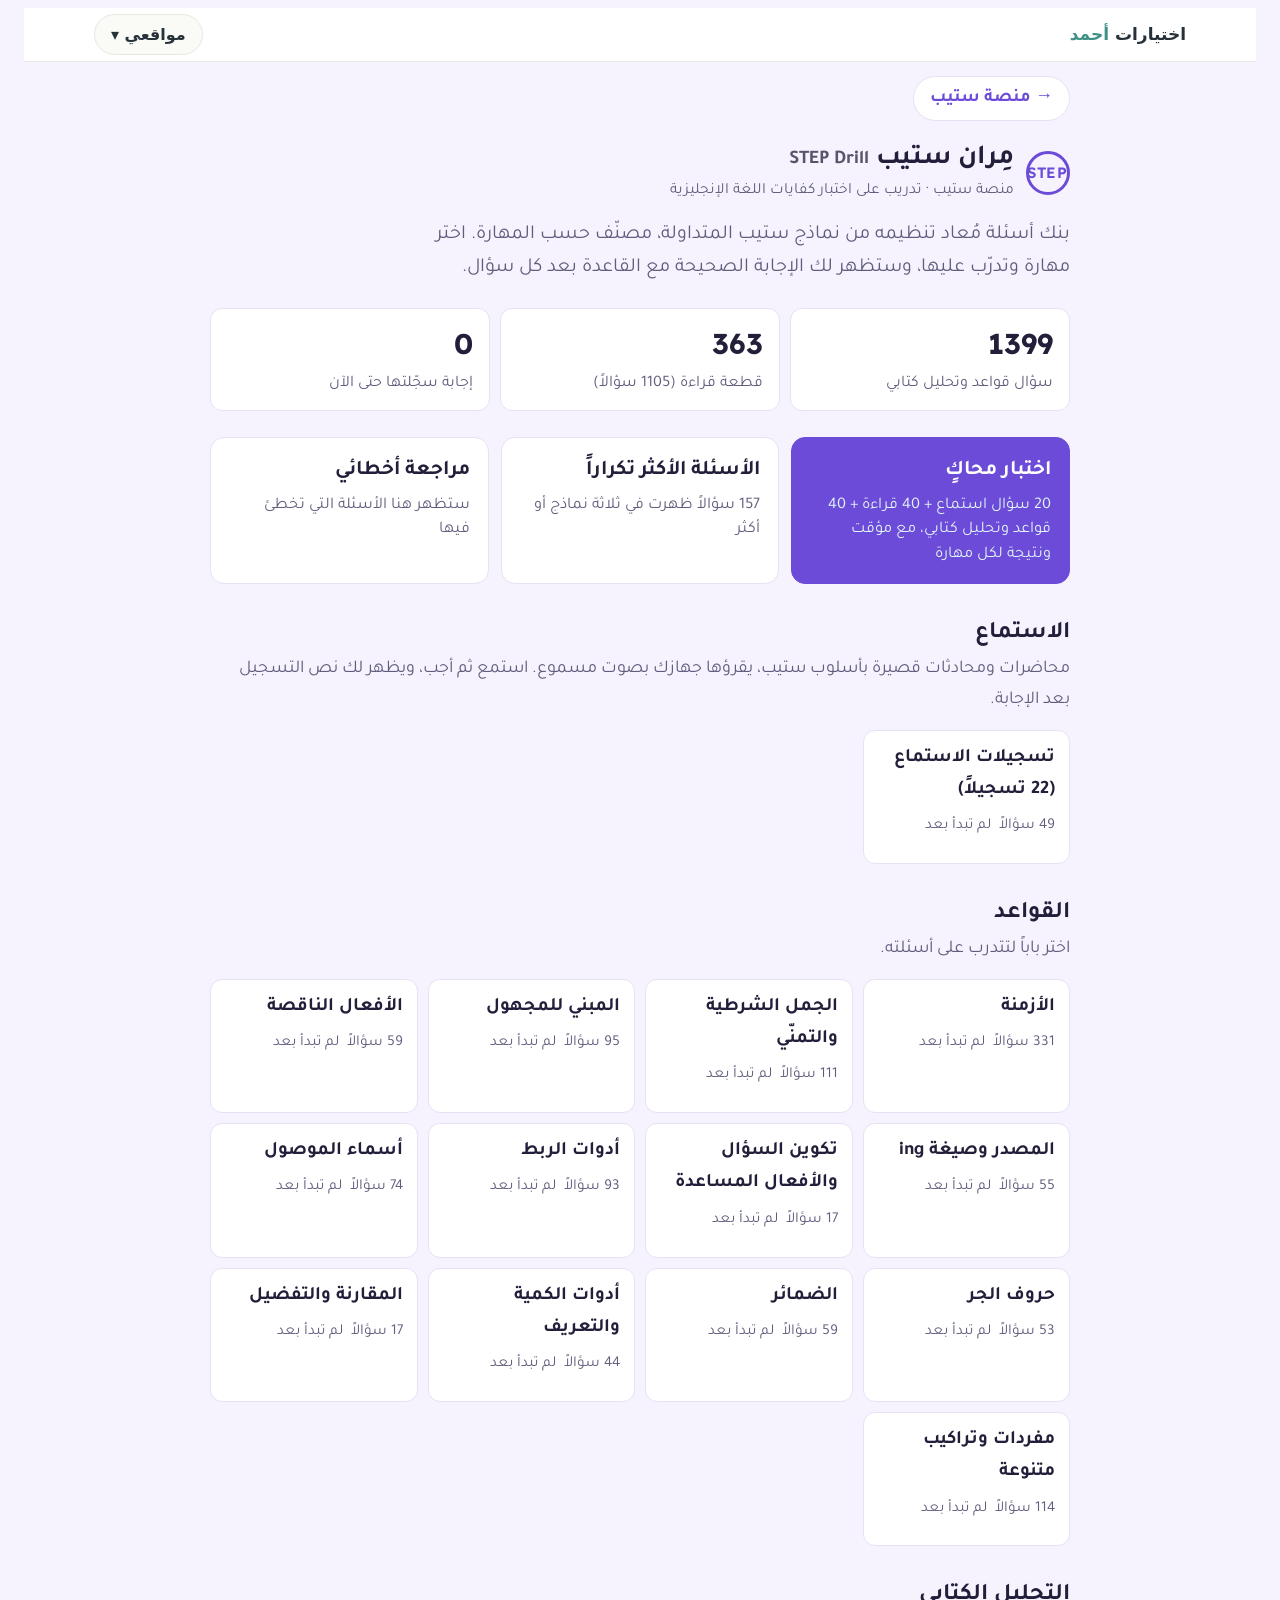
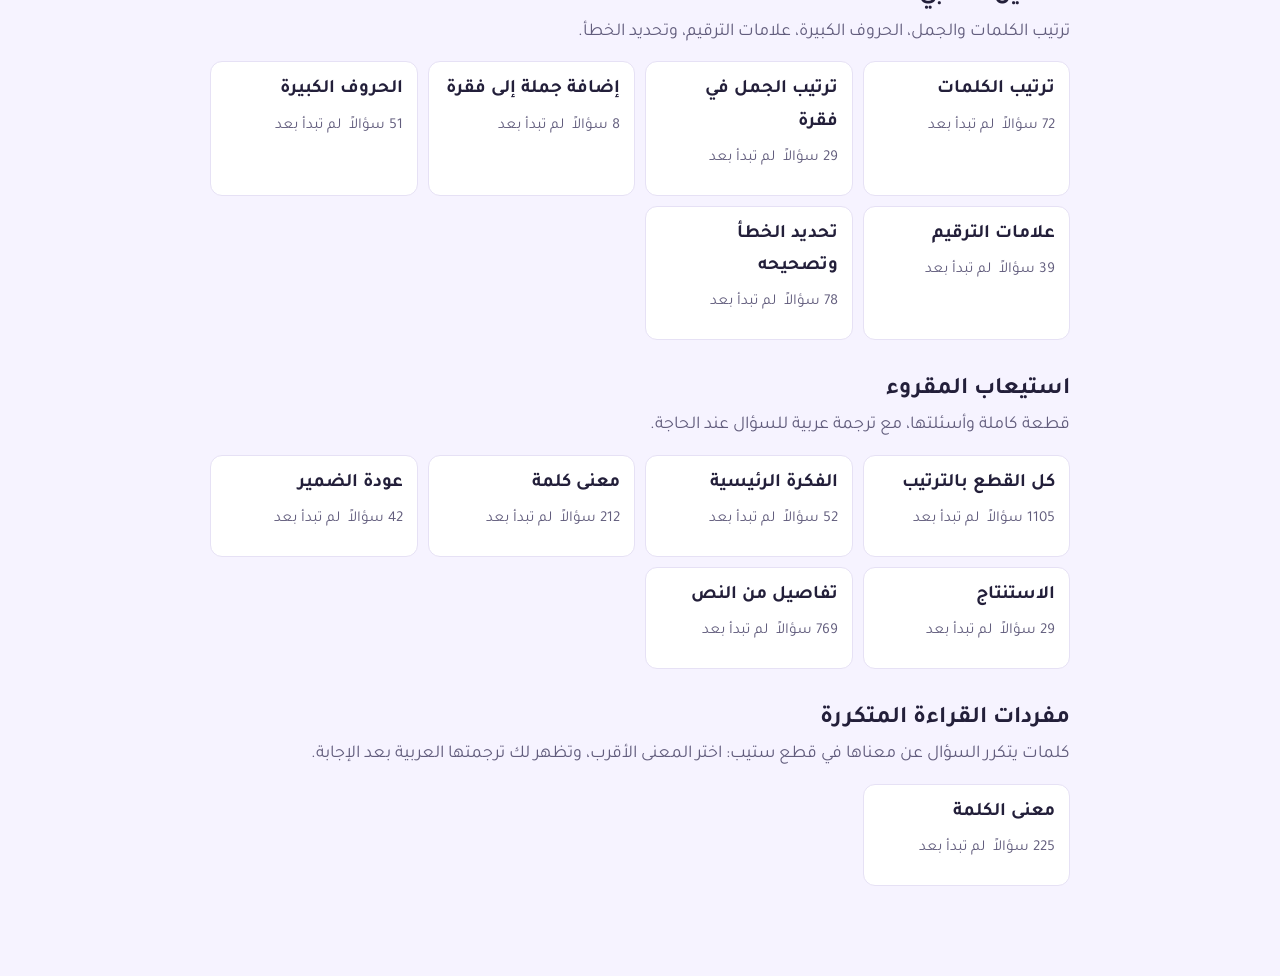
==== commit f559ff84: "Drill: remove points note and credits footer from home page Co-Authored-By: Claude Sonnet 5.5 <norep" ====
--- a/drill/index.html
+++ b/drill/index.html
@@ -92,6 +92,13 @@
 .feedback.ok{background:var(--good-soft)}
 .feedback.no{background:var(--bad-soft)}
 .feedback b.v{display:block;font-size:1.05rem;margin-bottom:4px}
+.feedback .why{border-radius:10px;padding:10px 14px;margin-top:10px;font-size:1.08rem;line-height:1.8;background:#fff}
+.feedback .why b{display:block;margin-bottom:2px}
+.feedback .why.bad{border-inline-start:5px solid var(--bad)}
+.feedback .why.bad b{color:var(--bad)}
+.feedback .why.good{border-inline-start:5px solid var(--good)}
+.feedback .why.good b{color:var(--good)}
+.feedback .why .en{font-weight:600}
 .feedback .clue{background:var(--sun);border-radius:8px;padding:8px 12px;margin-top:8px}
 details.rule{margin-top:10px;background:var(--sheet);border:1px solid var(--line);border-radius:10px;padding:8px 14px}
 details.rule summary{cursor:pointer;font-weight:600;color:var(--accent)}
@@ -134,6 +141,7 @@
 
 <script src="data.js"></script>
 <script src="listening.js"></script>
+<script src="explain.js"></script>
 <script>
 const D = window.STEP_DATA;
 const CATS = {
@@ -344,9 +352,7 @@
   <section class="block"><h2>استيعاب المقروء</h2><p class="sub">قطعة كاملة وأسئلتها، مع ترجمة عربية للسؤال عند الحاجة.</p>
     <div class="cats">${catTile('r_all', RQ.length, 'كل القطع بالترتيب')}${Object.keys(RTYPES).filter(t=>rcount(t)>2).map(t=>catTile('r_'+t, rcount(t), RTYPES[t])).join('')}</div></section>
   <section class="block"><h2>مفردات القراءة المتكررة</h2><p class="sub">كلمات يتكرر السؤال عن معناها في قطع ستيب: اختر المعنى الأقرب، وتظهر لك ترجمتها العربية بعد الإجابة.</p>
-    <div class="cats">${catTile('words', WB.length, 'معنى الكلمة')}</div></section>
-  <p class="note">🏆 كل سؤال تجيبه صحيحاً = <b>7 نقاط</b> في لوحة الشرف (مرة واحدة لكل سؤال)، وتتضاعف مع التسلسل 🔥: ثلاث صحيحة متتالية ×1.5، وخمس فأكثر ×2. أسئلة الاستماع من تأليفنا، والصوت يقرؤه جهازك. إن لاحظت سؤالاً فيه خطأ فأخبر معلمك.</p>
-  <footer>إعداد: أ. أحمد آل سالم — الأسئلة مجمّعة من نماذج ستيب المتداولة (تجميعات د. برق وأكاديمية ستيب المجانية)، وأُعيد تنظيمها وتصنيفها للتدريب.</footer>`;
+    <div class="cats">${catTile('words', WB.length, 'معنى الكلمة')}</div></section>`;
   app.querySelectorAll('.cat').forEach(b=>b.onclick=()=>startCat(b.dataset.cat));
   $('#mock').onclick = startMock;
   $('#hot').onclick = ()=>startSession('الأسئلة الأكثر تكراراً', shuffle(G.filter(q=>q.freq>=3)));
@@ -403,9 +409,19 @@
   let fb = '';
   if(showFeedback){
     const ok = picked===q.answer;
-    fb = `<div class="feedback ${ok?'ok':'no'}"><b class="v">${ok?'إجابة صحيحة.':'الإجابة الصحيحة: '+letters[q.answer]}</b>
-      ${!ok?`<div class="en" style="font-size:1.05rem">${esc(q.options[q.answer])}</div>`:''}
-      ${q.hint?`<div class="clue">${esc(q.hint)}</div>`:''}</div>${ruleBox(q)}`;
+    const W = (window.STEP_WHY||{})[q.key];
+    const goodWhy = (W && W[0]) || q.hint || '';
+    const badWhy = (!ok && W && W[1] && W[1][picked]) || '';
+    const L = letters;
+    let body = '';
+    if(ok){
+      body = goodWhy ? `<div class="why good"><b>لماذا هي صحيحة؟</b>${esc(goodWhy)}</div>` : '';
+    } else {
+      body = `<div class="why bad"><b>لماذا اختيارك (${L[picked]}) خطأ؟</b><span class="en">${esc(q.options[picked])}</span><br>${badWhy?esc(badWhy):'هذا الخيار لا يناسب الجملة هنا؛ راجع القاعدة في الأسفل ثم أعد قراءة الجملة مع كل خيار.'}</div>
+        <div class="why good"><b>لماذا (${L[q.answer]}) هي الصحيحة؟</b><span class="en">${esc(q.options[q.answer])}</span><br>${goodWhy?esc(goodWhy):'راجع القاعدة في الأسفل: هي التي تفسّر هذا الاختيار.'}</div>`;
+    }
+    const needRule = !ok && !(badWhy && goodWhy);
+    fb = `<div class="feedback ${ok?'ok':'no'}"><b class="v">${ok?'إجابة صحيحة.':'الإجابة الصحيحة: '+L[q.answer]}</b>${body}</div>${needRule?ruleBox(q).replace('<details class="rule">','<details class="rule" open>'):ruleBox(q)}`;
   } else if(q.kind==='r' && !S.mock){ fb = ''; }
   const hot = q.freq>=3 ? `<span class="chip hot">متكرر في ${q.freq} نماذج</span>` : '';
   const catChip = `<span class="chip">${q.kind==='r'?RTYPES[q.rtype]:q.kind==='w'?'معنى الكلمة':q.kind==='l'?'الاستماع':CATS[q.cat]}</span>`;
